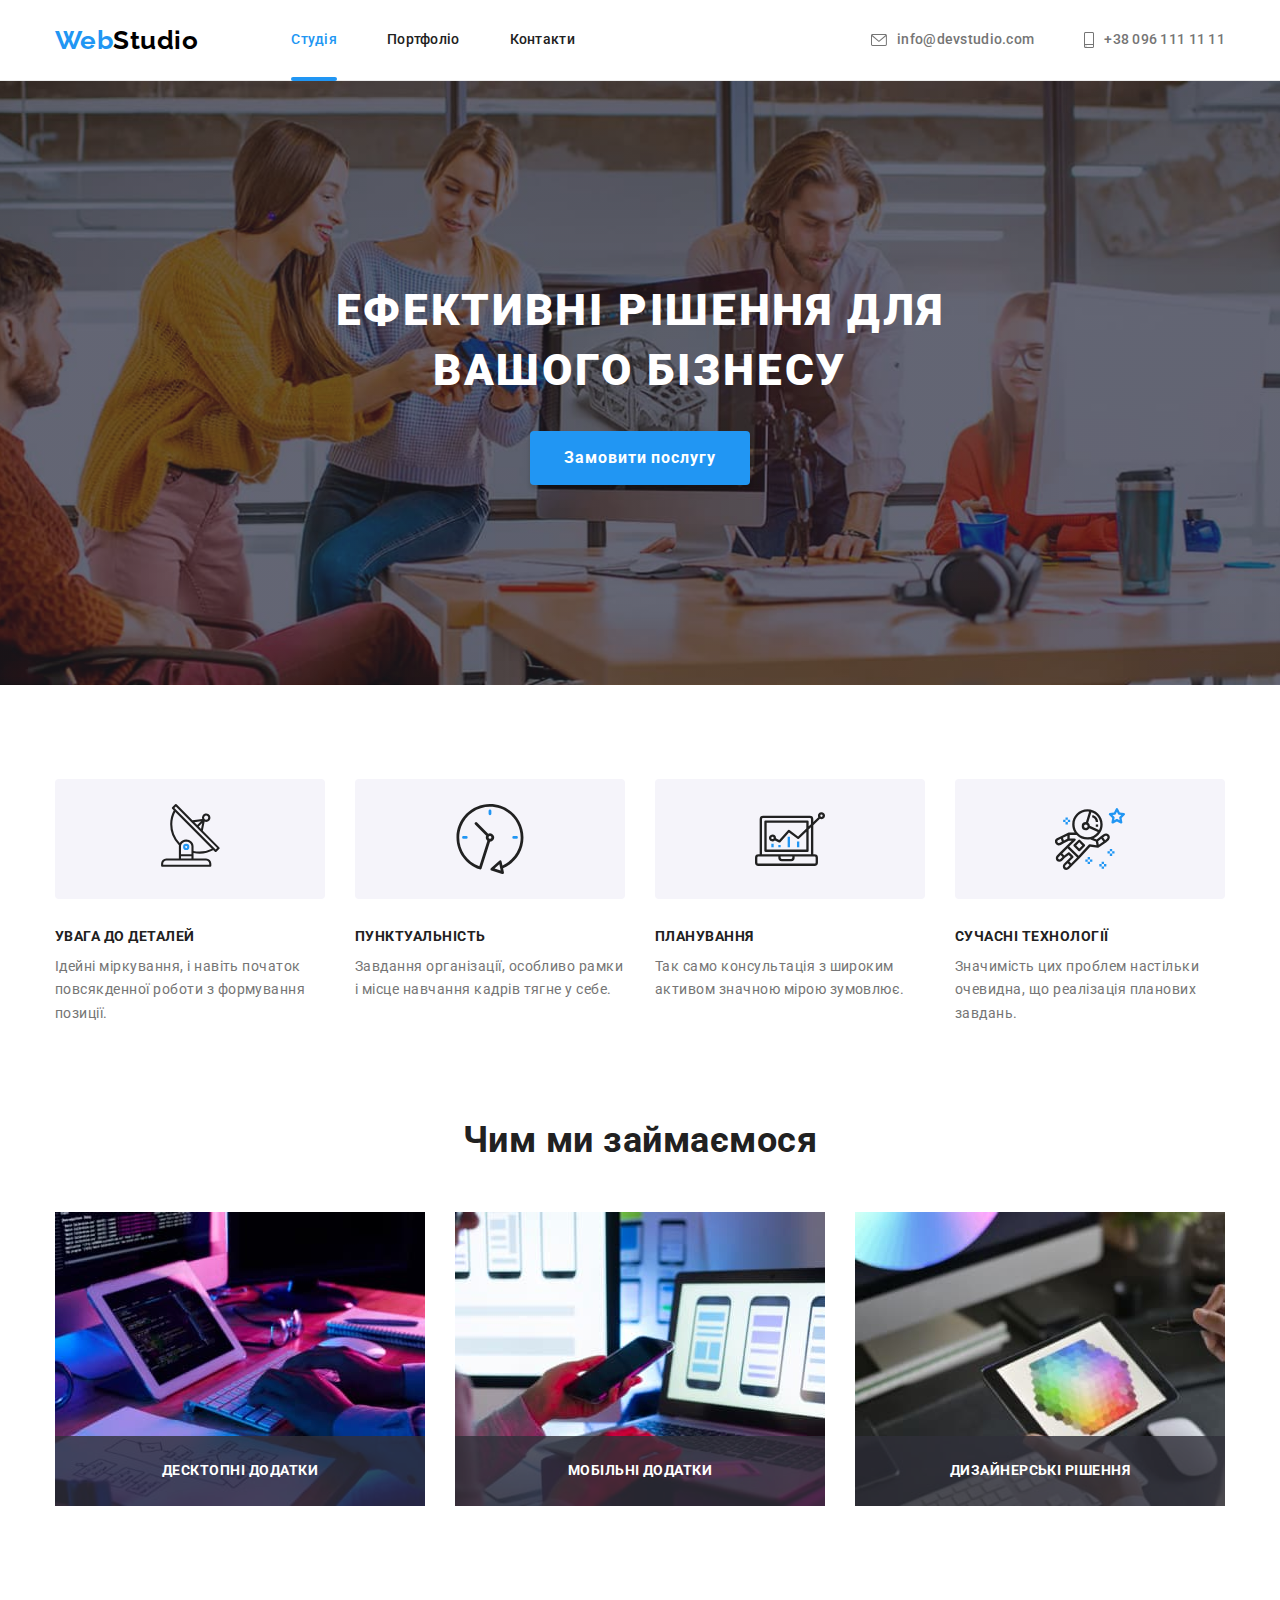
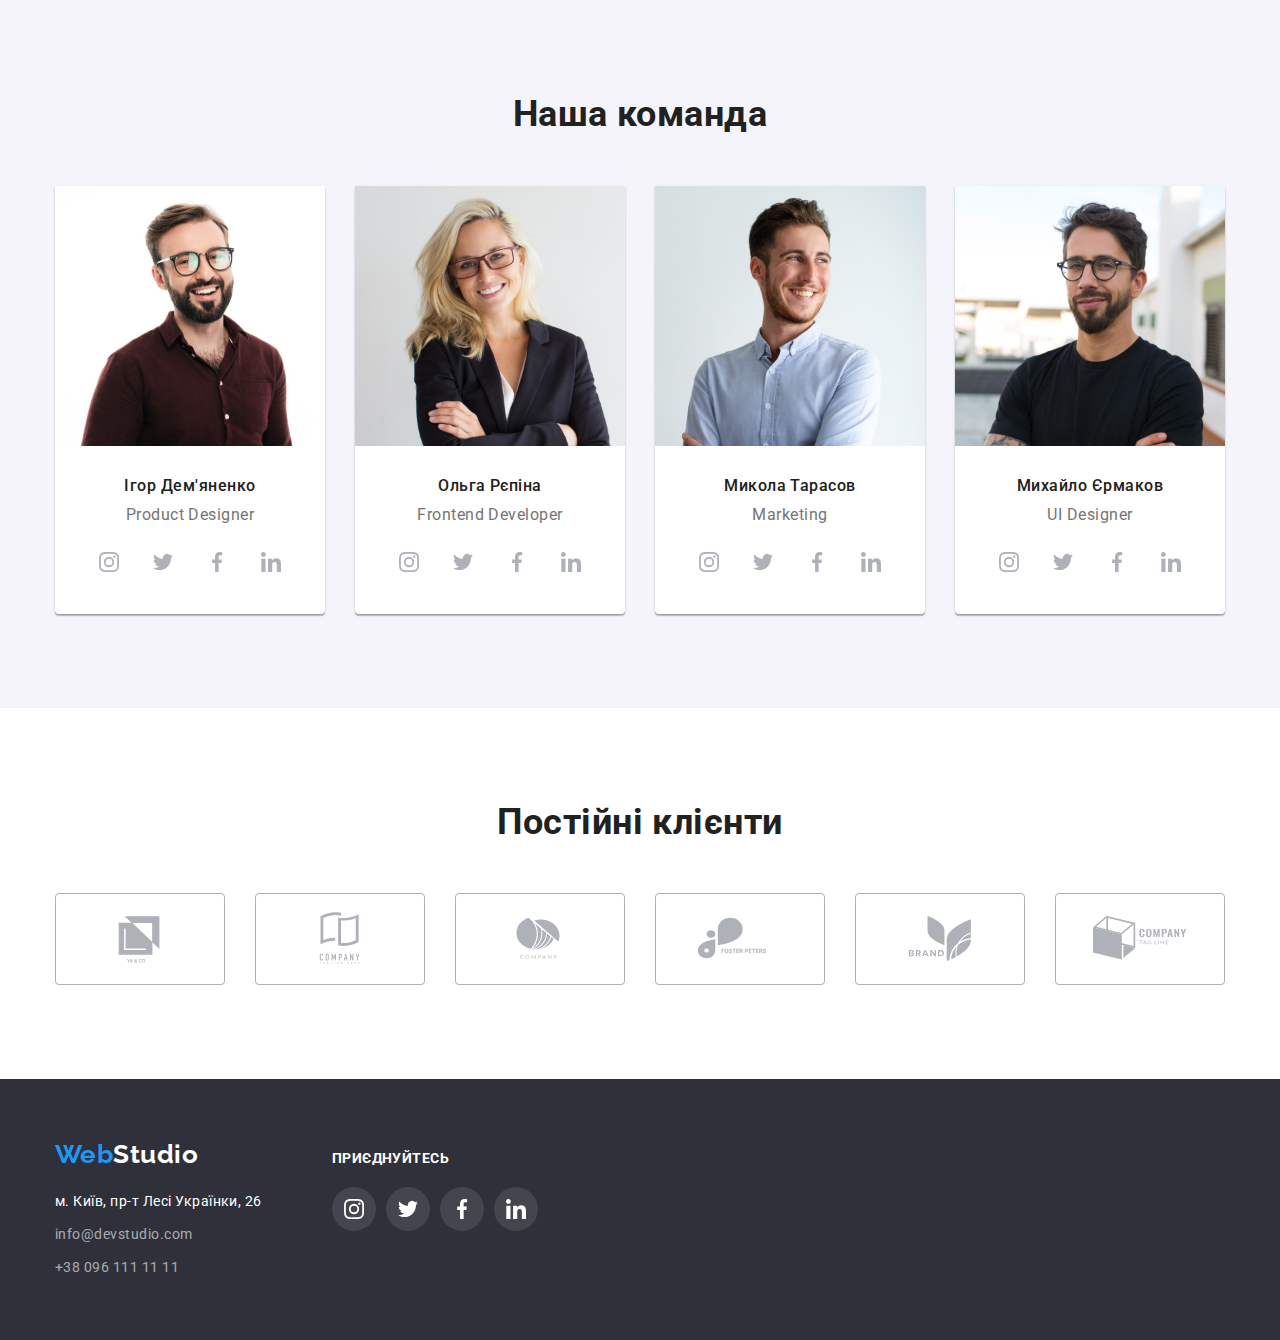
==== index.html @ 07bc83c9 "добавляет стартовую разметку" ====
<!DOCTYPE html>
<html lang="uk">
  <head>
    <meta charset="UTF-8" />
    <meta http-equiv="X-UA-Compatible" content="IE=edge" />
    <meta name="viewport" content="width=device-width, initial-scale=1.0" />
    <title>WebStudio</title>

    <link
      href="https://fonts.googleapis.com/css2?family=Raleway:wght@700&family=Roboto:wght@400;500;700;900&display=swap"
      rel="stylesheet"
    />
    <link
      rel="stylesheet"
      href="https://cdnjs.cloudflare.com/ajax/libs/modern-normalize/1.1.0/modern-normalize.min.css"
    />
    <link rel="stylesheet" href="./css/styles.css" />
  </head>

  <body>
    <!-- Header -->
    <header class="header">
      <div class="container mein">
        <a class="logo" lang="en" href="./index.html">Web<span class="logo-accent">Studio</span></a>
        <nav class="nav">
          <ul class="list site-nav">
            <li class="navigation">
              <a class="link current" href="./index.html">Студія</a>
            </li>

            <li class="navigation">
              <a class="link" href="./portfolio.html">Портфоліо</a>
            </li>

            <li class="navigation">
              <a class="link" href="#">Контакти</a>
            </li>
          </ul>
        </nav>
        <ul class="list communication">
          <li class="navigation">
            <a class="link icon-mail" href="mailto:info@devstudio.com"
              ><svg class="nav-image" width="16" height="12">
                <use href="./images/sprite.svg#envelope"></use></svg
              >info@devstudio.com</a
            >
          </li>

          <li class="navigation">
            <a class="link icon-phone" href="tel:+380961111111"
              ><svg class="nav-image" width="10" height="16">
                <use href="./images/sprite.svg#smartphone"></use></svg
              >+38 096 111 11 11</a
            >
          </li>
        </ul>
      </div>
    </header>

    <main>
      <!-- Герой -->
      <section class="hero overlay">
        <h1 class="hero-title">Ефективні рішення для вашого бізнесу</h1>
        <button class="button" type="button" data-modal-open>Замовити послугу</button>
      </section>

      <!-- Наші особливості -->
      <section class="section feature">
        <div class="container">
          <h2 class="section-title visually-hidden">Наші особливості</h2>
          <ul class="list feature-list icon">
            <li class="section-list">
              <div class="feature-icon">
                <svg width="70" height="70">
                  <use href="./images/sprite.svg#antenna"></use>
                </svg>
              </div>

              <h3 class="title">Увага до деталей</h3>
              <p class="text">
                Ідейні міркування, і навіть початок повсякденної роботи з формування позиції.
              </p>
            </li>

            <li class="section-list">
              <div class="feature-icon">
                <svg width="70" height="70">
                  <use href="./images/sprite.svg#clock"></use>
                </svg>
              </div>

              <h3 class="title">Пунктуальність</h3>
              <p class="text">
                Завдання організації, особливо рамки і місце навчання кадрів тягне у себе.
              </p>
            </li>

            <li class="section-list">
              <div class="feature-icon">
                <svg width="70" height="70">
                  <use href="./images/sprite.svg#diagram"></use>
                </svg>
              </div>

              <h3 class="title">Планування</h3>
              <p class="text">Так само консультація з широким активом значною мірою зумовлює.</p>
            </li>

            <li class="section-list">
              <div class="feature-icon">
                <svg width="70" height="70">
                  <use href="./images/sprite.svg#astronaut-svg"></use>
                </svg>
              </div>

              <h3 class="title">Сучасні технології</h3>
              <p class="text">
                Значимість цих проблем настільки очевидна, що реалізація планових завдань.
              </p>
            </li>
          </ul>
        </div>
      </section>

      <!-- Чим ми займаємося -->
      <section class="section work">
        <div class="container">
          <h2 class="work-title">Чим ми займаємося</h2>
          <ul class="list work-list">
            <li class="work-card">
              <img class="card-image" src="./images/box1.jpg" alt="компьютер" width="370" />
              <p class="work-text">Десктопні додатки</p>
            </li>
            <li class="work-card">
              <img class="card-image" src="./images/box2.jpg" alt="ноутбук" width="370" />
              <p class="work-text">Мобільні додатки</p>
            </li>
            <li class="work-card">
              <img class="card-image" src="./images/box3.jpg" alt="планшет" width="370" />
              <p class="work-text">Дизайнерські рішення</p>
            </li>
          </ul>
        </div>
      </section>

      <!-- Наша команда -->
      <section class="section team">
        <div class="container">
          <h2 class="team-title">Наша команда</h2>
          <ul class="list team-list">
            <li class="team-picture">
              <img
                class="card-image"
                src="./images/product.jpg"
                alt="Product Designer"
                width="270"
              />
              <div class="box">
                <h3 class="subtitlt">Ігор Дем'яненко</h3>
                <p class="desc" lang="en">Product Designer</p>
                <div class="social-box">
                  <ul class="list social-list">
                    <li>
                      <a class="social-link" href="#">
                        <svg width="20" height="20" class="social-icon">
                          <use href="./images/sprite.svg#instagram"></use>
                        </svg>
                      </a>
                    </li>
                    <li>
                      <a class="social-link" href="#">
                        <svg width="20" height="20" class="social-icon">
                          <use href="./images/sprite.svg#twitter"></use>
                        </svg>
                      </a>
                    </li>
                    <li>
                      <a class="social-link" href="#">
                        <svg width="20" height="20" class="social-icon">
                          <use href="./images/sprite.svg#facebook"></use>
                        </svg>
                      </a>
                    </li>
                    <li>
                      <a class="social-link" href="#">
                        <svg width="20" height="20" class="social-icon">
                          <use href="./images/sprite.svg#linkedin"></use>
                        </svg>
                      </a>
                    </li>
                  </ul>
                </div>
              </div>
            </li>

            <li class="team-picture">
              <img
                class="card-image"
                src="./images/frontend.jpg"
                alt="Frontend Developer"
                width="270"
              />
              <div class="box">
                <h3 class="subtitlt">Ольга Рєпіна</h3>
                <p class="desc" lang="en">Frontend Developer</p>
                <div class="social-box">
                  <ul class="list social-list">
                    <li>
                      <a class="social-link" href="#">
                        <svg width="20" height="20" class="social-icon">
                          <use href="./images/sprite.svg#instagram"></use>
                        </svg>
                      </a>
                    </li>
                    <li>
                      <a class="social-link" href="#">
                        <svg width="20" height="20" class="social-icon">
                          <use href="./images/sprite.svg#twitter"></use>
                        </svg>
                      </a>
                    </li>
                    <li>
                      <a class="social-link" href="#">
                        <svg width="20" height="20" class="social-icon">
                          <use href="./images/sprite.svg#facebook"></use>
                        </svg>
                      </a>
                    </li>
                    <li>
                      <a class="social-link" href="#">
                        <svg width="20" height="20" class="social-icon">
                          <use href="./images/sprite.svg#linkedin"></use>
                        </svg>
                      </a>
                    </li>
                  </ul>
                </div>
              </div>
            </li>

            <li class="team-picture">
              <img class="card-image" src="./images/marketing.jpg" alt="Marketing" width="270" />
              <div class="box">
                <h3 class="subtitlt">Микола Тарасов</h3>
                <p class="desc" lang="en">Marketing</p>
                <div class="social-box">
                  <ul class="list social-list">
                    <li>
                      <a class="social-link" href="#">
                        <svg width="20" height="20" class="social-icon">
                          <use href="./images/sprite.svg#instagram"></use>
                        </svg>
                      </a>
                    </li>
                    <li>
                      <a class="social-link" href="#">
                        <svg width="20" height="20" class="social-icon">
                          <use href="./images/sprite.svg#twitter"></use>
                        </svg>
                      </a>
                    </li>
                    <li>
                      <a class="social-link" href="#">
                        <svg width="20" height="20" class="social-icon">
                          <use href="./images/sprite.svg#facebook"></use>
                        </svg>
                      </a>
                    </li>
                    <li>
                      <a class="social-link" href="#">
                        <svg width="20" height="20" class="social-icon">
                          <use href="./images/sprite.svg#linkedin"></use>
                        </svg>
                      </a>
                    </li>
                  </ul>
                </div>
              </div>
            </li>

            <li class="team-picture">
              <img class="card-image" src="./images/ui.jpg" alt="UI Designer" width="270" />
              <div class="box">
                <h3 class="subtitlt">Михайло Єрмаков</h3>
                <p class="desc" lang="en">UI Designer</p>
                <div class="social-box">
                  <ul class="list social-list">
                    <li>
                      <a class="social-link" href="#">
                        <svg width="20" height="20" class="social-icon">
                          <use href="./images/sprite.svg#instagram"></use>
                        </svg>
                      </a>
                    </li>
                    <li>
                      <a class="social-link" href="#">
                        <svg width="20" height="20" class="social-icon">
                          <use href="./images/sprite.svg#twitter"></use>
                        </svg>
                      </a>
                    </li>
                    <li>
                      <a class="social-link" href="#">
                        <svg width="20" height="20" class="social-icon">
                          <use href="./images/sprite.svg#facebook"></use>
                        </svg>
                      </a>
                    </li>
                    <li>
                      <a class="social-link" href="#">
                        <svg width="20" height="20" class="social-icon">
                          <use href="./images/sprite.svg#linkedin"></use>
                        </svg>
                      </a>
                    </li>
                  </ul>
                </div>
              </div>
            </li>
          </ul>
        </div>
      </section>

      <!-- Постійні клієнти -->

      <section class="section">
        <div class="container">
          <h2 class="client-title">Постійні клієнти</h2>
          <ul class="list client-list">
            <li>
              <a href="#" class="link icon-client">
                <svg class="client-icon" width="106" height="60">
                  <use href="./images/sprite.svg#Logoyaco"></use>
                </svg>
              </a>
            </li>
            <li>
              <a href="#" class="link icon-client">
                <svg class="client-icon" width="106" height="60">
                  <use href="./images/sprite.svg#Logohere"></use>
                </svg>
              </a>
            </li>
            <li>
              <a href="#" class="link icon-client"
                ><svg class="client-icon" width="106" height="60">
                  <use href="./images/sprite.svg#Logocompany"></use></svg
              ></a>
            </li>
            <li>
              <a href="#" class="link icon-client"
                ><svg class="client-icon" width="106" height="60">
                  <use href="./images/sprite.svg#Logofoster"></use></svg
              ></a>
            </li>
            <li>
              <a href="#" class="link icon-client"
                ><svg class="client-icon" width="106" height="60">
                  <use href="./images/sprite.svg#Logobrand"></use></svg
              ></a>
            </li>
            <li>
              <a href="#" class="link icon-client"
                ><svg class="client-icon" width="106" height="60">
                  <use href="./images/sprite.svg#Logotagline"></use></svg
              ></a>
            </li>
          </ul>
        </div>
      </section>
    </main>

    <!-- Footer -->
    <footer class="footer">
      <div class="container">
        <div>
          <a class="logo" href="./index.html">Web<span class="logo-accent">Studio</span></a>
          <address class="address">
            <ul class="list">
              <li>
                <a
                  class="link city"
                  target="_blank"
                  rel="nooperer noreferrer"
                  href="https://goo.gl/maps/vEVmrGVyhdTzg6GEA"
                  >м. Київ, пр-т Лесі Українки, 26</a
                >
              </li>

              <li class="li-footer">
                <a class="link link-footer" href="mailto:info@devstudio.com">info@devstudio.com</a>
              </li>

              <li class="li-footer">
                <a class="link link-footer" href="tel:+380961111111">+38 096 111 11 11</a>
              </li>
            </ul>
          </address>
        </div>

        <div class="footer-box">
          <p class="join">приєднуйтесь</p>
          <ul class="list social-footer">
            <li>
              <a class="link link-social-footer" href="#">
                <svg class="icon-footer" width="20" height="20">
                  <use href="./images/sprite.svg#instagram"></use>
                </svg>
              </a>
            </li>
            <li>
              <a class="link link-social-footer" href="#">
                <svg class="icon-footer" width="20" height="20">
                  <use href="./images/sprite.svg#twitter"></use>
                </svg>
              </a>
            </li>
            <li>
              <a class="link link-social-footer" href="#">
                <svg class="icon-footer" width="20" height="20">
                  <use href="./images/sprite.svg#facebook"></use>
                </svg>
              </a>
            </li>
            <li>
              <a class="link link-social-footer" href="#">
                <svg class="icon-footer" width="20" height="20">
                  <use href="./images/sprite.svg#linkedin"></use>
                </svg>
              </a>
            </li>
          </ul>
        </div>
      </div>
    </footer>

    <!-- modal -->

    <div class="backdrop is-hidden" data-modal>
      <div class="modal">
        <button class="button-modal" type="button" data-modal-close>
          <svg class="icon-close-modal" width="11" height="11">
            <use href="./images/sprite.svg#close-vector"></use>
          </svg>
        </button>
      </div>
    </div>
    <script src="./js/modal.js"></script>
  </body>
</html>
---- css/styles.css ----
/* основной цвет текста  #212121
вторичный цвет текста #757575
цвет акцента #2196F3
белый текст #FFFFFF
белый цвет с прозрачностью rgba(255, 255, 255, 0.6)
основной цвет фона #F5F5F5
вторичный цвет фона #F5F4FA
акцентный цвет фона #2F303A
цвет кнопки #F5F4FA
акцентный цвет кнопки #2196F3
цвет ховера кнопки #188CE8 */

:root {
  --primary-text-color: #212121;
  --secondary-text-color: #757575;
  --accent-text-color: #2196f3;
  --white-text-color: #ffffff;
  --black-text-color: #000000;
  --white-text-rgba: rgba(255, 255, 255, 0.6);
  --primary-bg-color: #f5f5f5;
  --secondary-bg-color: #f5f4fa;
  --white-bg-color: #ffffff;
  --hero-bg-color: #c4c4c4;
  --accent-bg-color: #2f303a;
  --button-bg-color: #f5f4fa;
  --button-accent: #2196f3;
  --button-hover: #188ce8;
  --grey-color-icon: #afb1b8;
  --white-color-icon: #ffffff;
  --hover-color-icon: #2196f3;
  --rgba-bg-color: rgba(47, 48, 58, 0.8);
  --modal-bg-color: rgba(0, 0, 0, 0.2);
  --cubic-brizer: cubic-bezier(0.4, 0, 0.2, 1);
}

body {
  color: var(--primary-text-color);
  background-color: var(--white-bg-color);
  font-family: 'Roboto', sans-serif;
  letter-spacing: 0.03em;
}

h1,
h2,
h3,
h4,
h5,
h6,
p,
ul {
  margin: 0;
  padding: 0;
}

.container {
  width: 1200px;
  margin-left: auto;
  margin-right: auto;
  padding-left: 15px;
  padding-right: 15px;
}

.section {
  padding-top: 94px;
  padding-bottom: 94px;
}

.list,
.link {
  text-decoration: none;
  list-style: none;
}

.visually-hidden {
  position: absolute;
  width: 1px;
  height: 1px;
  margin: -1px;
  border: 0;
  padding: 0;

  white-space: nowrap;
  clip-path: inset(100%);
  clip: rect(0 0 0 0);
  overflow: hidden;
}

/* header */

.header {
  border-bottom: 1px solid #ececec;
}

.logo {
  color: var(--accent-text-color);
  text-decoration: none;
  font-family: 'Raleway', sans-serif;
  font-weight: 700;
  font-size: 26px;
  line-height: 1.19;
  display: inline-block;
}

.logo-accent {
  color: var(--black-text-color);
}

.nav .link {
  color: var(--primary-text-color);
}

.list .link {
}

.list .link:hover,
.list .link:focus {
  color: var(--accent-text-color);
}

.nav .link.current {
  color: var(--accent-text-color);
}

.communication .link {
  color: var(--secondary-text-color);
}
.icon-mail {
  color: var(--grey-color-icon);
}

.nav-image {
  fill: currentColor;
}

.site-nav .link,
.communication .link {
  padding-top: 32px;
  padding-bottom: 32px;

  font-weight: 500;
  font-size: 14px;
  line-height: 1.14;
  letter-spacing: 0.02em;
}

.site-nav {
  display: flex;
}
.nav {
  margin-left: 93px;
}

.navigation .link {
  display: flex;
  align-items: center;
  transition: color 250ms var(--cubic-brizer);
}

.site-nav .navigation + .navigation {
  margin-left: 50px;
}

.communication {
  display: flex;
  margin-left: auto;
  align-items: center;
}

.communication .navigation + .navigation {
  margin-left: 50px;
}

.mein {
  display: flex;
  align-items: center;
}

.nav-image {
  margin-right: 10px;
}

.navigation {
  position: relative;
}

.navigation .current::after {
  content: '';
  position: absolute;
  bottom: -1px;
  left: 0;
  width: 100%;
  height: 4px;
  background: #2196f3;
  border-radius: 2px;
}

/* hero */

.hero {
  background-color: var(--hero-bg-color);
  text-align: center;
  padding-top: 200px;
  padding-bottom: 200px;
}

.hero-title {
  color: var(--white-text-color);
  font-weight: 900;
  font-size: 44px;
  line-height: 1.36;
  text-align: center;
  letter-spacing: 0.06em;
  text-transform: uppercase;
  max-width: 693px;
  margin: 0 auto;
}
.overlay {
  max-width: 1600px;
  margin-left: auto;
  margin-right: auto;
  background-image: linear-gradient(to right, rgba(47, 48, 58, 0.4), rgba(47, 48, 58, 0.4)),
    url(../images/overlay.jpg);
  background-repeat: no-repeat;
  background-position: center;
  background-size: cover;
}

.hero .button {
  color: var(--white-text-color);
  background-color: var(--button-accent);
  cursor: pointer;
  font-weight: 700;
  font-size: 16px;
  line-height: 1.88;
  letter-spacing: 0.06em;
  font-family: inherit;

  box-shadow: 0px 4px 4px rgba(0, 0, 0, 0.15);
  border-radius: 4px;
  border-color: transparent;

  padding: 10px 32px;
  margin-top: 30px;

  transition: background-color 250ms var(--cubic-brizer);
}

.hero .button:hover,
.hero .button:focus {
  background-color: var(--button-hover);
}

/* Наші особливості */

.title {
  font-weight: 700;
  font-size: 14px;
  line-height: 1.14;

  text-transform: uppercase;
  align-items: center;
}

.text {
  color: var(--secondary-text-color);
  font-size: 14px;
  line-height: 1.7;

  margin-top: 10px;
  display: block;
}

.feature-list {
  display: flex;
  gap: 30px;
}

.feature-icon {
  display: flex;
  justify-content: center;
  align-items: center;
  width: 270px;
  height: 120px;
  background: #f5f4fa;
  border-radius: 4px;
  margin-bottom: 30px;
}

.feature {
  padding-bottom: 47px;
}

/* Чим ми займаємося */

.work-title,
.team-title,
.client-title {
  font-weight: 700;
  font-size: 36px;
  line-height: 1.16;
  text-align: center;
}

.work-list {
  display: flex;
  flex-wrap: wrap;
  margin-top: 50px;
  gap: 30px;
}

.work {
  padding-top: 47px;
}
.work-card {
  position: relative;
}
.work-text {
  position: absolute;
  width: 100%;
  height: 70px;
  bottom: 0;
  right: 0;

  font-weight: 700;
  font-size: 14px;
  line-height: 1.14;
  text-align: center;
  text-transform: uppercase;

  color: var(--white-text-color);
  background: var(--rgba-bg-color);
  padding-top: 27px;
  padding-bottom: 27px;
}

/* Наша команда */

.team {
  background-color: var(--secondary-bg-color);
}

.subtitlt {
  font-weight: 500;
}

.desc {
  color: var(--secondary-text-color);
  margin-top: 10px;
  text-align: center;
}

.subtitlt,
.desc {
  font-size: 16px;
  line-height: 1.19;
  text-align: center;
}

.team-list {
  display: flex;
  flex-wrap: wrap;
  margin-top: 50px;
  gap: 30px;
}
.team-picture {
  flex-direction: column;
  background-color: var(--white-bg-color);
  box-shadow: 0px 1px 3px rgba(0, 0, 0, 0.12), 0px 1px 1px rgba(0, 0, 0, 0.14),
    0px 2px 1px rgba(0, 0, 0, 0.2);
  border-radius: 0px 0px 4px 4px;
}

.box {
  padding-top: 30px;
  padding-bottom: 30px;
}

.card-image {
  display: block;
  max-width: 100%;
}

.social-box {
  display: flex;
  justify-content: center;
  align-items: center;
  margin-top: 16px;
}

.social-link {
  display: flex;
  justify-content: center;
  align-items: center;

  width: 44px;
  height: 44px;
  border-radius: 50%;

  fill: var(--grey-color-icon);

  transition: background-color 250ms var(--cubic-brizer), fill 250ms var(--cubic-brizer);
}

.social-link:hover,
.social-link:focus {
  fill: var(--white-color-icon);
  background-color: var(--accent-text-color);
}
.social-list {
  display: flex;
  gap: 10px;
}

/* Постійні клієнти */

.client-list {
  display: flex;
  flex-wrap: wrap;
  margin-top: 50px;
  gap: 30px;
}

.icon-client {
  display: flex;
  width: 170px;
  height: 92px;
  justify-content: center;
  align-items: center;
  border: 1px solid #afb1b8;
  border-radius: 4px;
  color: var(--grey-color-icon);
  transition: border-color 250ms var(--cubic-brizer), color 250ms var(--cubic-brizer);
}

.icon-client:hover,
.icon-client:focus {
  border-color: var(--accent-text-color);
}

.client-icon {
  fill: currentColor;
}

/* Footer */

.footer {
  background-color: var(--accent-bg-color);
  padding-top: 60px;
  padding-bottom: 60px;
}

.footer .logo-accent {
  color: var(--white-text-color);
}

.address .city,
.footer .link-footer {
  color: var(--white-text-color);
  font-style: normal;
  font-size: 14px;
  line-height: 1.7;
  transition: color 250ms var(--cubic-brizer);
}

.address {
  margin-top: 20px;
  margin-right: 70px;
}

.address .link {
  display: block;
}

.li-footer {
  margin-top: 9px;
}

.footer .link-footer {
  color: var(--white-text-rgba);
}

.link-footer:hover,
.link-footer:focus {
  color: var(--accent-text-color);
}

.social-footer {
  display: flex;
  justify-content: center;
  align-items: center;
  fill: var(--grey-color-icon);
}

.join {
  font-weight: 700;
  font-size: 14px;
  line-height: 1.14;
  letter-spacing: 0.03em;
  text-transform: uppercase;
  color: var(--white-text-color);
  margin-bottom: 20px;
}

.footer .container {
  display: flex;
  align-items: baseline;
}

.footer-box {
  display: flex;
  flex-wrap: wrap;
  width: 206px;
}

.link-social-footer {
  display: flex;
  width: 44px;
  height: 44px;

  justify-content: center;
  align-items: center;
  border-radius: 50%;
  background: rgba(255, 255, 255, 0.1);
  fill: var(--white-color-icon);
  transition: background-color 250ms var(--cubic-brizer);
}

.link-social-footer:hover,
.link-social-footer:focus {
  background-color: var(--hover-color-icon);
}

.social-footer {
  gap: 10px;
}

/* portflio */

.portfolio .button {
  background-color: var(--secondary-bg-color);
  color: var(--primary-text-color);
  cursor: pointer;
  font-weight: 500;
  font-size: 16px;
  line-height: 1.6;
  font-family: inherit;
  border-color: transparent;
  padding: 6px 25px;
  border-radius: 4px;
  transition: background-color 250ms var(--cubic-brizer), color 250ms var(--cubic-brizer),
    box-shadow 250ms var(--cubic-brizer);
}

.portfolio .button:hover,
.portfolio .button:focus {
  background-color: var(--button-accent);
  color: var(--white-text-color);
  box-shadow: 0px 3px 1px rgba(0, 0, 0, 0.1), 0px 1px 2px rgba(0, 0, 0, 0.08),
    0px 2px 2px rgba(0, 0, 0, 0.12);
}

.portfolio-title {
  color: var(--primary-text-color);
  font-weight: 700;
  font-size: 18px;
  line-height: 2;
  letter-spacing: 0.06em;
}

.portfolio-text {
  color: var(--secondary-text-color);
  font-size: 16px;
  line-height: 1.88;
  margin-top: 4px;
}

.push-portfolio {
  display: flex;
  justify-content: center;
  gap: 8px;
}

.push-portfolio {
  margin-bottom: 50px;
}

.card-portfolio {
  display: flex;
  flex-wrap: wrap;
  gap: 30px;
}

.box-card {
  padding: 20px 24px;
  border-left: 1px solid #eeeeee;
  border-right: 1px solid #eeeeee;
  border-bottom: 1px solid #eeeeee;
}
.link-card {
  display: block;
  transition: box-shadow 250ms var(--cubic-brizer);
}

.link-card:hover,
.link-card:focus {
  box-shadow: 0px 1px 1px rgba(0, 0, 0, 0.12), 0px 4px 4px rgba(0, 0, 0, 0.06),
    1px 4px 6px rgba(0, 0, 0, 0.16);
}

.overlay-card {
  position: relative;
  overflow: hidden;
}

.modal-card {
  position: absolute;
  width: 100%;
  height: 100%;
  left: 0;
  top: 0;

  background: rgba(33, 150, 243, 0.9);
  font-size: 18px;
  line-height: 1.56;
  color: var(--white-text-color);
  padding: 63px 24px;

  transform: translateY(100%);
  transition: transform 250ms var(--cubic-brizer);
}

.list-card:hover .modal-card {
  transform: translateY(0);
}

/* modal */

.backdrop {
  position: fixed;
  top: 0;
  left: 0;
  width: 100%;
  height: 100%;
  background-color: var(--modal-bg-color);
  opacity: 1;
  transition: opacity 250ms var(--cubic-brizer);
}

.backdrop.is-hidden {
  opacity: 0;
  pointer-events: none;
}

.backdrop.is-hidden .modal {
  transform: translate(-50%, -50%) scale(1.1);
}

.modal {
  position: absolute;
  width: 528px;
  height: 581px;
  left: 50%;
  top: 50%;
  transform: translate(-50%, -50%) scale(1);
  transition: transform 250ms var(--cubic-brizer);

  background: #ffffff;
  box-shadow: 0px 1px 3px rgba(0, 0, 0, 0.12), 0px 1px 1px rgba(0, 0, 0, 0.14),
    0px 2px 1px rgba(0, 0, 0, 0.2);
  border-radius: 4px;
}

.button-modal {
  position: absolute;
  top: 8px;
  right: 8px;
  background-color: transparent;
  border: 1px solid rgba(0, 0, 0, 0.1);
  width: 30px;
  height: 30px;
  border-radius: 50%;
  cursor: pointer;
}

.icon-close-modal {
  fill: var(--black-text-color);
  transition: fill 250ms var(--cubic-brizer);
}

.icon-close-modal:hover,
.icon-close-modal:focus {
  fill: var(--accent-text-color);
}
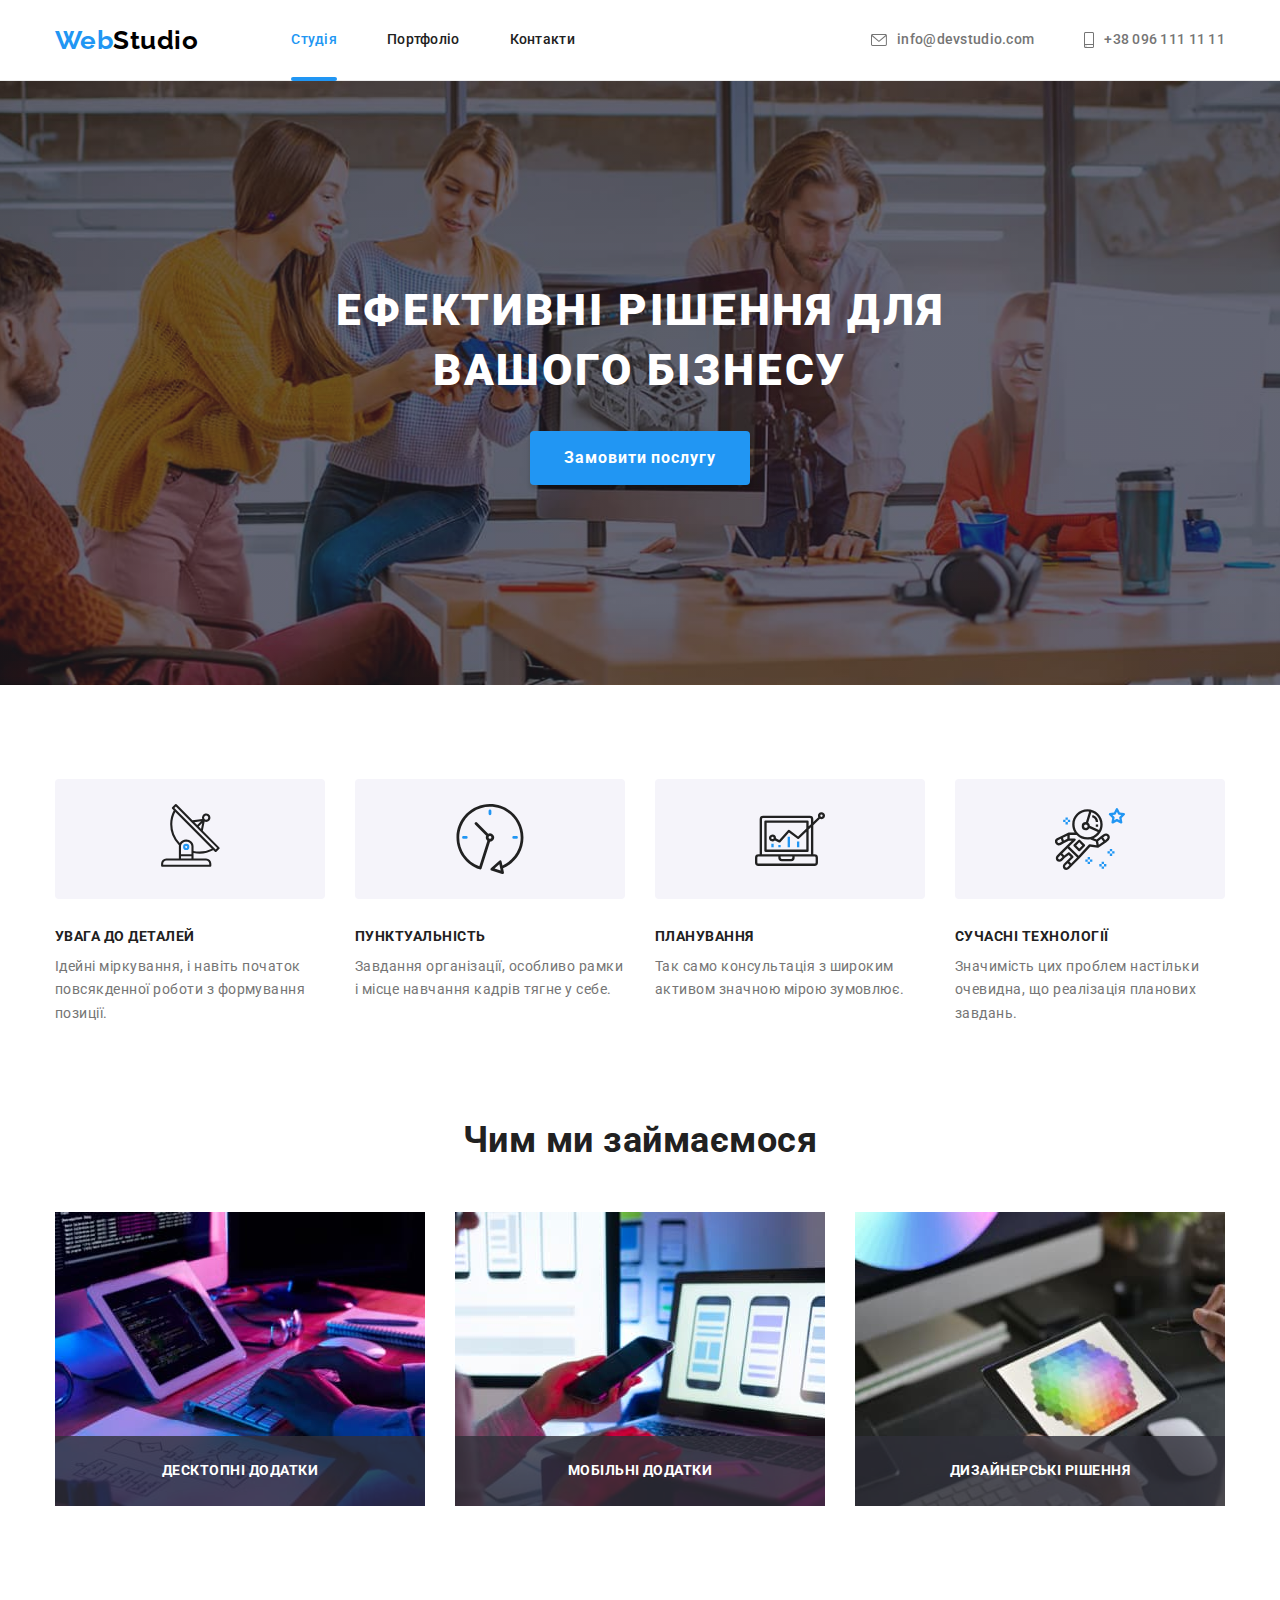
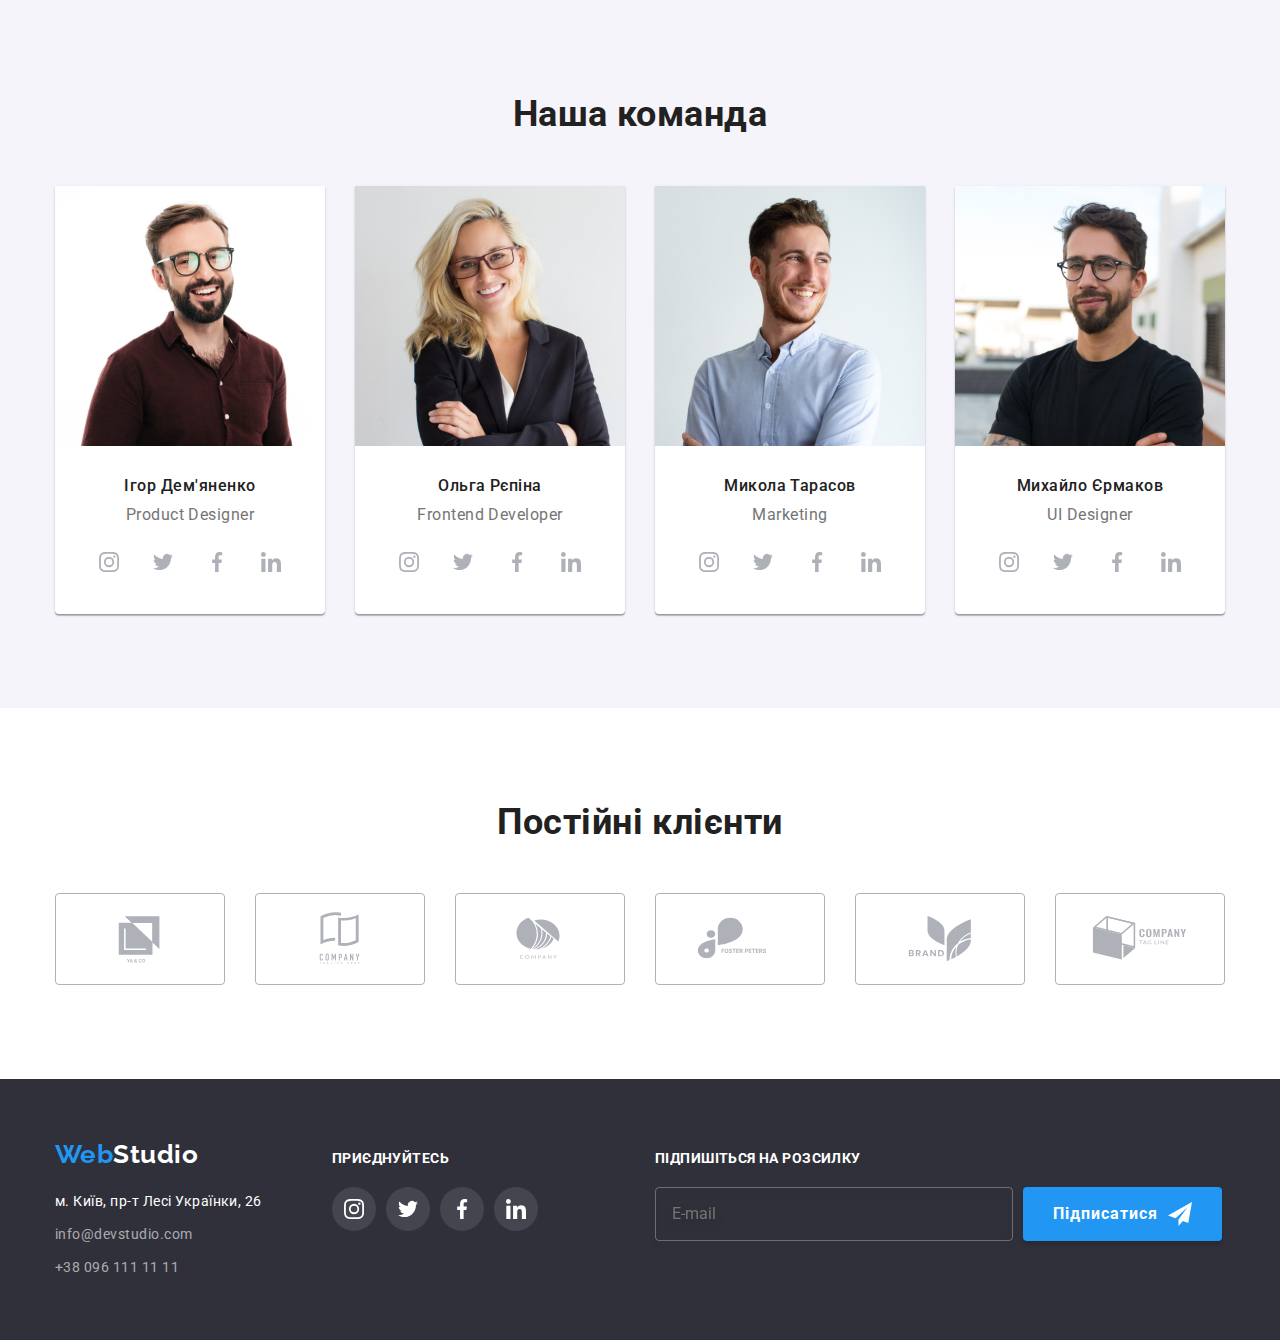
==== commit c97b20d7: "добавляет разметку" ====
--- a/index.html
+++ b/index.html
@@ -431,6 +431,20 @@
             </li>
           </ul>
         </div>
+        <div class="footer-container-form">
+          <p class="footer-form-title">Підпишіться на розсилку</p>
+          <form class="footer-form">
+            <label for="footer-mail"></label>
+            <input class="email" type="email" name="email" id="footer-mail" placeholder="E-mail" />
+            <button class="footer-btn-form" type="submit">
+              <span class="slogan-btn"> Підписатися</span>
+
+              <svg class="svg-btn" width="24" height="24">
+                <use href="./images/sprite.svg#send"></use>
+              </svg>
+            </button>
+          </form>
+        </div>
       </div>
     </footer>
 
@@ -443,6 +457,63 @@
             <use href="./images/sprite.svg#close-vector"></use>
           </svg>
         </button>
+        <div class="form-modal">
+          <p class="modal-title">Залиште свої дані, ми вам передзвонимо</p>
+          <form class="modal-user-form">
+            <ul class="list form-content">
+              <li class="form-element">
+                <label class="label-text" for="name">Ім'я</label>
+
+                <input class="form-input" type="text" name="name" id="name" />
+                <svg class="icon-modal" width="18" height="18">
+                  <use href="./images/sprite.svg#person-black"></use>
+                </svg>
+              </li>
+              <li class="form-element">
+                <label class="label-text" for="tel">Телефон</label>
+                <input class="form-input" type="tel" name="tel" id="tel" />
+                <svg class="icon-modal" width="18" height="18">
+                  <use href="./images/sprite.svg#phone-black"></use>
+                </svg>
+              </li>
+              <li class="form-element">
+                <label class="label-text" for="mail">Пошта</label>
+                <input class="form-input" type="email" name="mail" id="mail" />
+                <svg class="icon-modal" width="18" height="18">
+                  <use href="./images/sprite.svg#email-black"></use>
+                </svg>
+              </li>
+              <li class="form-element">
+                <label class="label-text" for="comment">Коментар</label>
+                <textarea
+                  class="form-textarea"
+                  name="comment"
+                  id="comment"
+                  cols="30"
+                  rows="5"
+                  placeholder="Введіть текст"
+                ></textarea>
+              </li>
+              <li class="form-element">
+                <label class="checkbox-text">
+                  <input
+                    class="checkbox-user visually-hidden"
+                    type="checkbox"
+                    name="checkbox"
+                    value="checkbox"
+                  />
+
+                  <span class="icon-modal-checkbox"></span>
+                  <span class="check-text"> Погоджуюся з розсилкою та приймаю</span>
+
+                  <span> <a class="check-text-after" href="#">Умови договору</a></span>
+                </label>
+              </li>
+            </ul>
+
+            <button class="form-buttor" type="submit">Відправити</button>
+          </form>
+        </div>
       </div>
     </div>
     <script src="./js/modal.js"></script>
--- a/css/styles.css
+++ b/css/styles.css
@@ -49,6 +49,9 @@
 p,
 ul {
   margin: 0;
+}
+ul {
+  margin: 0;
   padding: 0;
 }
 
@@ -109,9 +112,6 @@
   color: var(--primary-text-color);
 }
 
-.list .link {
-}
-
 .list .link:hover,
 .list .link:focus {
   color: var(--accent-text-color);
@@ -124,6 +124,7 @@
 .communication .link {
   color: var(--secondary-text-color);
 }
+
 .icon-mail {
   color: var(--grey-color-icon);
 }
@@ -146,6 +147,7 @@
 .site-nav {
   display: flex;
 }
+
 .nav {
   margin-left: 93px;
 }
@@ -214,6 +216,7 @@
   max-width: 693px;
   margin: 0 auto;
 }
+
 .overlay {
   max-width: 1600px;
   margin-left: auto;
@@ -311,9 +314,11 @@
 .work {
   padding-top: 47px;
 }
+
 .work-card {
   position: relative;
 }
+
 .work-text {
   position: absolute;
   width: 100%;
@@ -362,6 +367,7 @@
   margin-top: 50px;
   gap: 30px;
 }
+
 .team-picture {
   flex-direction: column;
   background-color: var(--white-bg-color);
@@ -395,9 +401,7 @@
   width: 44px;
   height: 44px;
   border-radius: 50%;
-
   fill: var(--grey-color-icon);
-
   transition: background-color 250ms var(--cubic-brizer), fill 250ms var(--cubic-brizer);
 }
 
@@ -406,6 +410,7 @@
   fill: var(--white-color-icon);
   background-color: var(--accent-text-color);
 }
+
 .social-list {
   display: flex;
   gap: 10px;
@@ -491,7 +496,8 @@
   fill: var(--grey-color-icon);
 }
 
-.join {
+.join,
+.footer-form-title {
   font-weight: 700;
   font-size: 14px;
   line-height: 1.14;
@@ -532,6 +538,66 @@
 
 .social-footer {
   gap: 10px;
+}
+
+/* forma */
+
+.footer-container-form {
+  display: flex;
+  flex-wrap: wrap;
+  width: 570px;
+  margin-left: auto;
+}
+
+.footer-btn-form {
+  display: flex;
+  gap: 10px;
+  align-items: center;
+
+  background: var(--button-accent);
+
+  padding: 10px 28px;
+  box-shadow: 0px 4px 4px rgba(0, 0, 0, 0.15);
+  border-radius: 4px;
+  border-color: transparent;
+  cursor: pointer;
+
+  transition: background-color 250ms var(--cubic-brizer), color 250ms var(--cubic-brizer),
+    box-shadow 250ms var(--cubic-brizer);
+}
+
+.footer-btn-form:hover,
+.footer-btn-form:focus {
+  background-color: var(--button-hover);
+}
+
+.slogan-btn {
+  display: block;
+  font-weight: 700;
+  font-size: 16px;
+  line-height: 1.88;
+  text-align: center;
+  letter-spacing: 0.06em;
+  color: var(--white-text-color);
+}
+
+.svg-btn {
+  display: block;
+}
+
+.footer-form {
+  display: flex;
+}
+
+.email {
+  width: 358px;
+  margin-right: 10px;
+  border: 1px solid rgba(255, 255, 255, 0.3);
+  filter: drop-shadow(0px 4px 4px rgba(0, 0, 0, 0.15));
+  border-radius: 4px;
+  background-color: transparent;
+  color: var(--white-text-color);
+  padding: 15px 16px;
 }
 
 /* portflio */
@@ -596,6 +662,7 @@
   border-right: 1px solid #eeeeee;
   border-bottom: 1px solid #eeeeee;
 }
+
 .link-card {
   display: block;
   transition: box-shadow 250ms var(--cubic-brizer);
@@ -682,12 +749,157 @@
   cursor: pointer;
 }
 
+.button-modal:hover .icon-close-modal {
+  fill: var(--accent-text-color);
+}
+
 .icon-close-modal {
   fill: var(--black-text-color);
   transition: fill 250ms var(--cubic-brizer);
 }
 
-.icon-close-modal:hover,
-.icon-close-modal:focus {
+.modal-title {
+  font-weight: 700;
+  font-size: 20px;
+  line-height: calc(23 / 20);
+  text-align: center;
+
+  color: var(--primary-text-color);
+  margin-bottom: 12px;
+}
+
+.label-text {
+  font-size: 12px;
+  line-height: calc(14 / 12);
+  letter-spacing: 0.01em;
+
+  color: var(--secondary-text-color);
+  text-align: start;
+  margin-bottom: 4px;
+}
+
+textarea {
+  resize: none;
+}
+
+.form-modal {
+  padding: 40px;
+  text-align: center;
+}
+
+.form-content {
+  display: flex;
+  flex-direction: column;
+  width: 448px;
+  margin-left: auto;
+  margin-right: auto;
+  gap: 10px;
+}
+
+.form-element {
+  display: flex;
+  flex-direction: column;
+  position: relative;
+}
+
+.icon-modal {
+  position: absolute;
+  top: 30px;
+  left: 12px;
+  fill: var(--primary-text-color);
+  transition: fill 250ms var(--cubic-brizer);
+}
+
+.form-input {
+  padding: 12px 42px;
+  width: 448px;
+  height: 40px;
+
+  border: 1px solid rgba(33, 33, 33, 0.2);
+  border-radius: 4px;
+  transition: border 250ms var(--cubic-brizer);
+}
+
+.form-input:hover + .icon-modal,
+.form-input:focus + .icon-modal {
+  color: var(--accent-text-color);
   fill: var(--accent-text-color);
 }
+
+.form-input:hover,
+.form-input:focus,
+.form-textarea:hover,
+.form-textarea:focus {
+  border-color: var(--accent-text-color);
+}
+
+.form-textarea {
+  border: 1px solid rgba(33, 33, 33, 0.2);
+  border-radius: 4px;
+  padding: 12px 16px;
+  transition: border 250ms var(--cubic-brizer);
+}
+
+.checkbox-text {
+  font-size: 14px;
+  line-height: calc(24 / 14);
+}
+.checkbox-svg {
+  display: flex;
+}
+
+.form-buttor {
+  padding: 10px 52px;
+  margin-top: 30px;
+  font-weight: 700;
+  font-size: 16px;
+  line-height: calc(30 / 16);
+  letter-spacing: 0.06em;
+  color: var(--white-text-color);
+  background: var(--accent-text-color);
+  box-shadow: 0px 4px 4px rgba(0, 0, 0, 0.15);
+  border-radius: 4px;
+  border-color: transparent;
+  cursor: pointer;
+  transition: background-color 250ms var(--cubic-brizer);
+}
+
+.form-buttor:hover,
+.form-buttor:focus {
+  background-color: var(--button-hover);
+}
+
+.icon-modal-checkbox {
+  display: inline-block;
+  width: 16px;
+  height: 15px;
+  border: 2px solid var(--primary-text-color);
+  border-radius: 2px;
+  cursor: pointer;
+  margin-right: 7px;
+}
+
+.checkbox-user:checked + .icon-modal-checkbox {
+  background-image: url(../images/icon-check.svg);
+  background-color: var(--button-accent);
+  border-color: var(--button-accent);
+  background-size: contain;
+  background-origin: border-box;
+}
+
+.checkbox-text {
+  display: flex;
+  align-items: center;
+  justify-content: center;
+}
+
+.check-text {
+  font-size: 14px;
+  line-height: 1.7;
+  color: var(--secondary-text-color);
+}
+
+.check-text-after {
+  color: var(--button-accent);
+  margin-left: 5px;
+}
